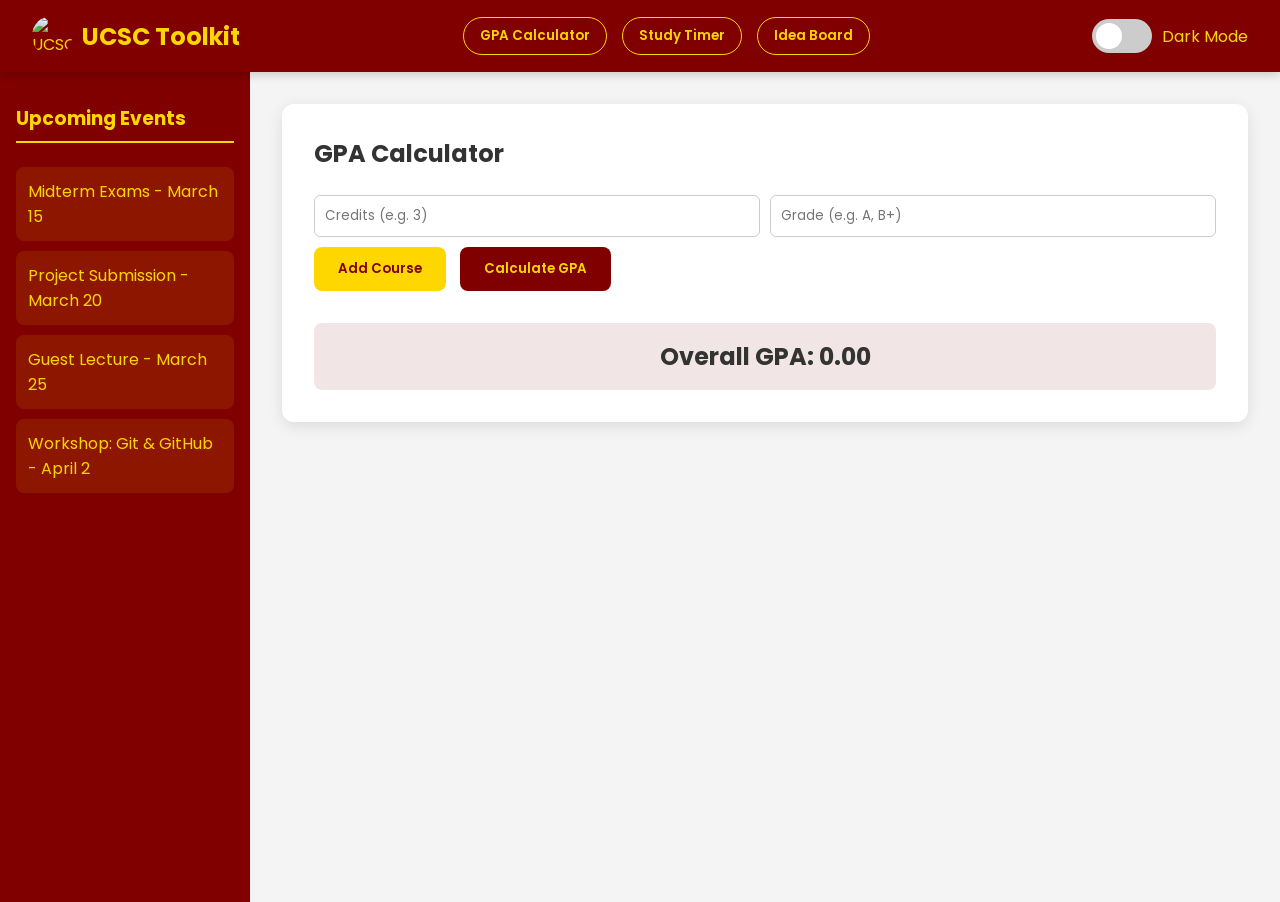
==== day04/index.html @ 8010481a "Linked the Idea Board to the new website" ====
<!DOCTYPE html>
<html lang="en">
<head>
    <meta charset="UTF-8">
    <meta name="viewport" content="width=device-width, initial-scale=1.0">
    <title>UCSC Student Toolkit</title>
    <link href="https://fonts.googleapis.com/css2?family=Poppins:wght@300;400;600;700&display=swap" rel="stylesheet">
    <link rel="stylesheet" href="style.css">
</head>
<body class="light-mode">
    <nav class="navbar">
        <div class="nav-left">
            <img src="https://via.placeholder.com/50x50?text=UCSC" alt="UCSC Logo" class="logo">
            <span class="brand-name">UCSC Toolkit</span>
        </div>
        <div class="nav-center">
            <button class="nav-item" onclick="showSection('gpa-calc')">GPA Calculator</button>
            <button class="nav-item" onclick="showSection('study-timer')">Study Timer</button>
            <button class="nav-item" onclick="showSection('idea-board')">Idea Board</button>
        </div>
        <div class="nav-right">
            <label class="switch">
                <input type="checkbox" id="dark-mode-toggle">
                <span class="slider round"></span>
            </label>
            <span class="mode-label">Dark Mode</span>
        </div>
    </nav>

    <div class="main-container">
        <aside class="sidebar">
            <h3>Upcoming Events</h3>
            <ul class="event-list">
                <li class="event-item">Midterm Exams - March 15</li>
                <li class="event-item">Project Submission - March 20</li>
                <li class="event-item">Guest Lecture - March 25</li>
                <li class="event-item">Workshop: Git & GitHub - April 2</li>
            </ul>
        </aside>

        <main class="content">
            <!-- GPA Calculator Section -->
            <section id="gpa-calc" class="tab-content fade-in">
                <h2>GPA Calculator</h2>
                <div class="gpa-inputs">
                    <div id="course-list">
                        <div class="course-row">
                            <input type="number" placeholder="Credits (e.g. 3)" class="credits">
                            <input type="text" placeholder="Grade (e.g. A, B+)" class="grade">
                        </div>
                    </div>
                    <button class="btn-secondary" onclick="addCourseRow()">Add Course</button>
                    <button class="btn-primary" onclick="calculateGPA()">Calculate GPA</button>
                </div>
                <div id="gpa-result" class="result-display">
                    Overall GPA: <span id="gpa-value">0.00</span>
                </div>
            </section>

            <!-- Study Timer Section -->
            <section id="study-timer" class="tab-content fade-in" style="display: none;">
                <h2>Pomodoro Study Timer</h2>
                <div class="timer-container">
                    <div id="timer-display" class="timer-digits">25:00</div>
                    <div class="timer-controls">
                        <button class="btn-primary" id="start-btn" onclick="startTimer()">Start</button>
                        <button class="btn-secondary" onclick="resetTimer()">Reset</button>
                    </div>
                </div>
            </section>

            <!-- Idea Board Section (Linked from Day 03) -->
            <section id="idea-board" class="tab-content fade-in" style="display: none;">
                <h2>Idea Board</h2>
                <div class="input-section">
                    <input type="text" id="userName" placeholder="Your Name" class="name-input">
                    <input type="text" id="ideaInput" placeholder="Enter your idea..." class="idea-input">
                    <button class="btn-primary" onclick="addIdea()">Add Spark</button>
                </div>
                <div id="board" class="idea-grid">
                    <!-- Ideas will be injected here -->
                </div>
            </section>
        </main>
    </div>

    <audio id="bell-sound" src="https://assets.mixkit.co/active_storage/sfx/2869/2869-preview.mp3" preload="auto"></audio>
    <script src="script.js"></script>
</body>
</html>
---- day04/style.css ----
:root {
    --ucsc-maroon: #800000;
    --ucsc-gold: #FFD700;
    --bg-light: #f4f4f4;
    --text-light: #333;
    --card-light: #fff;
    --bg-dark: #1a1a1a;
    --text-dark: #f4f4f4;
    --card-dark: #333;
    --sidebar-bg: #800000;
    --sidebar-text: #FFD700;
}

* {
    box-sizing: border-box;
    margin: 0;
    padding: 0;
    font-family: 'Poppins', sans-serif;
}

body.light-mode {
    background-color: var(--bg-light);
    color: var(--text-light);
}

body.dark-mode {
    background-color: var(--bg-dark);
    color: var(--text-dark);
}

/* Navbar Styles */
.navbar {
    background-color: var(--ucsc-maroon);
    color: var(--ucsc-gold);
    display: flex;
    justify-content: space-between;
    align-items: center;
    padding: 1rem 2rem;
    box-shadow: 0 2px 10px rgba(0,0,0,0.2);
    position: sticky;
    top: 0;
    z-index: 1000;
}

.nav-left {
    display: flex;
    align-items: center;
    gap: 10px;
}

.logo {
    width: 40px;
    height: 40px;
    border-radius: 50%;
}

.brand-name {
    font-size: 1.5rem;
    font-weight: 700;
}

.nav-center {
    display: flex;
    gap: 15px;
}

.nav-item {
    background: transparent;
    border: 1px solid var(--ucsc-gold);
    color: var(--ucsc-gold);
    padding: 8px 16px;
    border-radius: 20px;
    cursor: pointer;
    transition: all 0.3s;
    font-weight: 600;
}

.nav-item:hover {
    background-color: var(--ucsc-gold);
    color: var(--ucsc-maroon);
}

.nav-right {
    display: flex;
    align-items: center;
    gap: 10px;
}

/* Dark Mode Toggle */
.switch {
    position: relative;
    display: inline-block;
    width: 60px;
    height: 34px;
}

.switch input {
    opacity: 0;
    width: 0;
    height: 0;
}

.slider {
    position: absolute;
    cursor: pointer;
    top: 0;
    left: 0;
    right: 0;
    bottom: 0;
    background-color: #ccc;
    transition: .4s;
}

.slider:before {
    position: absolute;
    content: "";
    height: 26px;
    width: 26px;
    left: 4px;
    bottom: 4px;
    background-color: white;
    transition: .4s;
}

input:checked + .slider {
    background-color: var(--ucsc-gold);
}

input:checked + .slider:before {
    transform: translateX(26px);
}

.slider.round {
    border-radius: 34px;
}

.slider.round:before {
    border-radius: 50%;
}

/* Main Layout */
.main-container {
    display: flex;
    min-height: calc(100vh - 70px);
}

/* Sidebar Styles */
.sidebar {
    width: 250px;
    background-color: var(--ucsc-maroon);
    color: var(--ucsc-gold);
    padding: 2rem 1rem;
    transition: all 0.3s;
}

.sidebar h3 {
    border-bottom: 2px solid var(--ucsc-gold);
    margin-bottom: 1.5rem;
    padding-bottom: 0.5rem;
}

.event-list {
    list-style: none;
}

.event-item {
    padding: 12px;
    margin-bottom: 10px;
    background: rgba(255, 215, 0, 0.1);
    border-radius: 8px;
    cursor: pointer;
    transition: all 0.4s cubic-bezier(0.175, 0.885, 0.32, 1.275);
}

/* Sidebar Interaction: Glow & Expand */
.event-item:hover {
    transform: scale(1.05);
    box-shadow: 0 0 15px var(--ucsc-gold);
    background: rgba(255, 215, 0, 0.3);
}

/* Content Area */
.content {
    flex: 1;
    padding: 2rem;
}

.tab-content {
    background: var(--card-light);
    padding: 2rem;
    border-radius: 12px;
    box-shadow: 0 4px 15px rgba(0,0,0,0.1);
}

body.dark-mode .tab-content {
    background: var(--card-dark);
    box-shadow: 0 4px 15px rgba(0,0,0,0.5);
}

/* Fade-in Animation */
@keyframes fadeIn {
    from { opacity: 0; transform: translateY(20px); }
    to { opacity: 1; transform: translateY(0); }
}

.fade-in {
    animation: fadeIn 0.8s ease-out forwards;
}

/* GPA Calc Styles */
.gpa-inputs {
    margin: 1.5rem 0;
}

.course-row {
    display: flex;
    gap: 10px;
    margin-bottom: 10px;
}

.course-row input {
    padding: 10px;
    border: 1px solid #ccc;
    border-radius: 6px;
    flex: 1;
}

.btn-primary {
    background-color: var(--ucsc-maroon);
    color: var(--ucsc-gold);
    border: none;
    padding: 12px 24px;
    border-radius: 8px;
    cursor: pointer;
    font-weight: 600;
    transition: background 0.3s;
}

.btn-primary:hover {
    background-color: #a00000;
}

.btn-secondary {
    background-color: var(--ucsc-gold);
    color: var(--ucsc-maroon);
    border: none;
    padding: 12px 24px;
    border-radius: 8px;
    cursor: pointer;
    font-weight: 600;
    margin-right: 10px;
}

.result-display {
    font-size: 1.5rem;
    font-weight: 700;
    margin-top: 2rem;
    padding: 1rem;
    background: rgba(128, 0, 0, 0.1);
    border-radius: 8px;
    text-align: center;
}

/* Timer Styles */
.timer-container {
    text-align: center;
    margin-top: 3rem;
}

.timer-digits {
    font-size: 6rem;
    font-weight: 800;
    margin-bottom: 2rem;
    color: var(--ucsc-maroon);
}

body.dark-mode .timer-digits {
    color: var(--ucsc-gold);
}

/* Idea Board Styles (simplified for layout) */
.idea-grid {
    display: grid;
    grid-template-columns: repeat(auto-fill, minmax(250px, 1fr));
    gap: 20px;
    margin-top: 20px;
}

.idea-card {
    background: rgba(128, 0, 0, 0.05);
    border: 1px solid var(--ucsc-maroon);
    border-radius: 15px;
    padding: 20px;
    position: relative;
    transition: transform 0.3s;
}

.idea-card:hover {
    transform: translateY(-5px);
}

.input-section {
    display: flex;
    gap: 10px;
    margin-bottom: 20px;
}

.input-section input {
    padding: 10px;
    border: 1px solid #ccc;
    border-radius: 6px;
    flex: 1;
}

/* Responsive */
@media (max-width: 768px) {
    .main-container { flex-direction: column; }
    .sidebar { width: 100%; }
    .nav-center { display: none; } /* Could add a hamburger menu if needed */
}
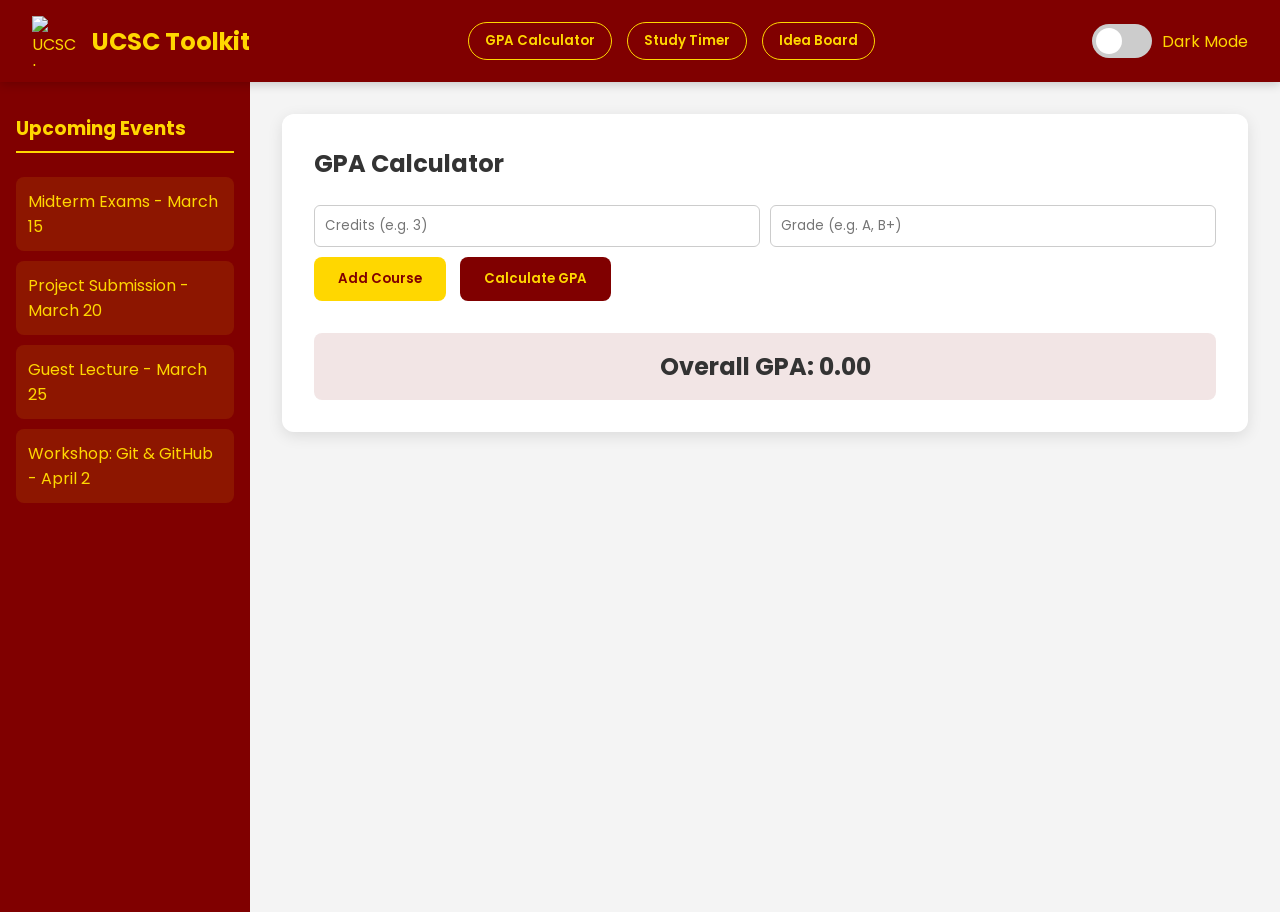
==== commit df005550: "Updated UCSC logo and adjusted styling" ====
--- a/day04/index.html
+++ b/day04/index.html
@@ -10,7 +10,7 @@
 <body class="light-mode">
     <nav class="navbar">
         <div class="nav-left">
-            <img src="https://via.placeholder.com/50x50?text=UCSC" alt="UCSC Logo" class="logo">
+            <img src="https://clipground.com/images/ucsc-logo-png-1.jpg" alt="UCSC Logo" class="logo">
             <span class="brand-name">UCSC Toolkit</span>
         </div>
         <div class="nav-center">
--- a/day04/style.css
+++ b/day04/style.css
@@ -49,9 +49,9 @@
 }
 
 .logo {
-    width: 40px;
-    height: 40px;
-    border-radius: 50%;
+    width: 50px;
+    height: 50px;
+    object-fit: contain;
 }
 
 .brand-name {
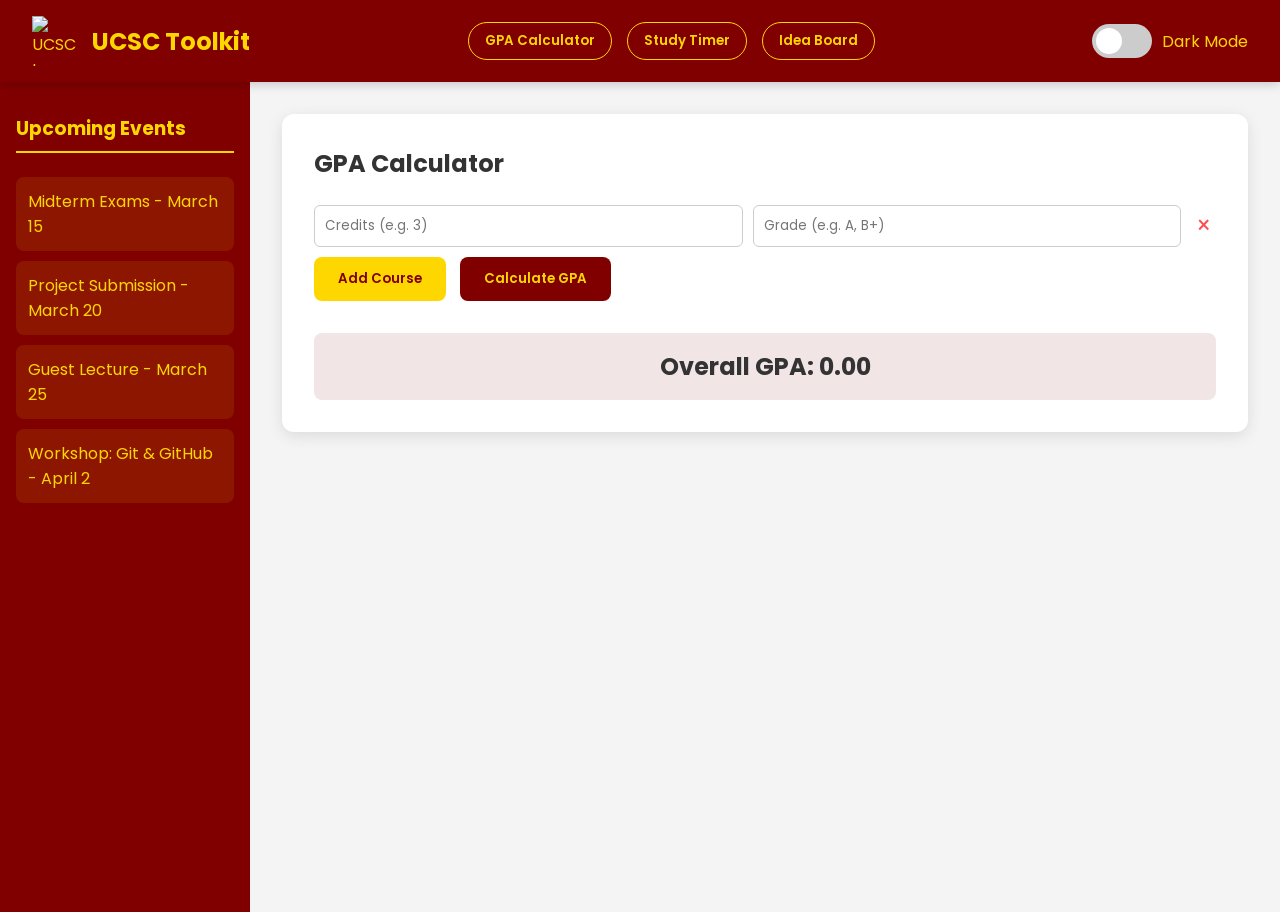
==== commit 91b645a1: "Added ability to remove course rows in GPA calculator" ====
--- a/day04/index.html
+++ b/day04/index.html
@@ -47,6 +47,7 @@
                         <div class="course-row">
                             <input type="number" placeholder="Credits (e.g. 3)" class="credits">
                             <input type="text" placeholder="Grade (e.g. A, B+)" class="grade">
+                            <button class="btn-remove" onclick="removeCourseRow(this)">&times;</button>
                         </div>
                     </div>
                     <button class="btn-secondary" onclick="addCourseRow()">Add Course</button>
--- a/day04/style.css
+++ b/day04/style.css
@@ -240,6 +240,22 @@
     background-color: #a00000;
 }
 
+.btn-remove {
+    background: transparent;
+    color: #ff4d4d;
+    border: none;
+    font-size: 1.5rem;
+    cursor: pointer;
+    line-height: 1;
+    padding: 0 5px;
+    transition: transform 0.2s;
+}
+
+.btn-remove:hover {
+    transform: scale(1.2);
+    color: #cc0000;
+}
+
 .btn-secondary {
     background-color: var(--ucsc-gold);
     color: var(--ucsc-maroon);
